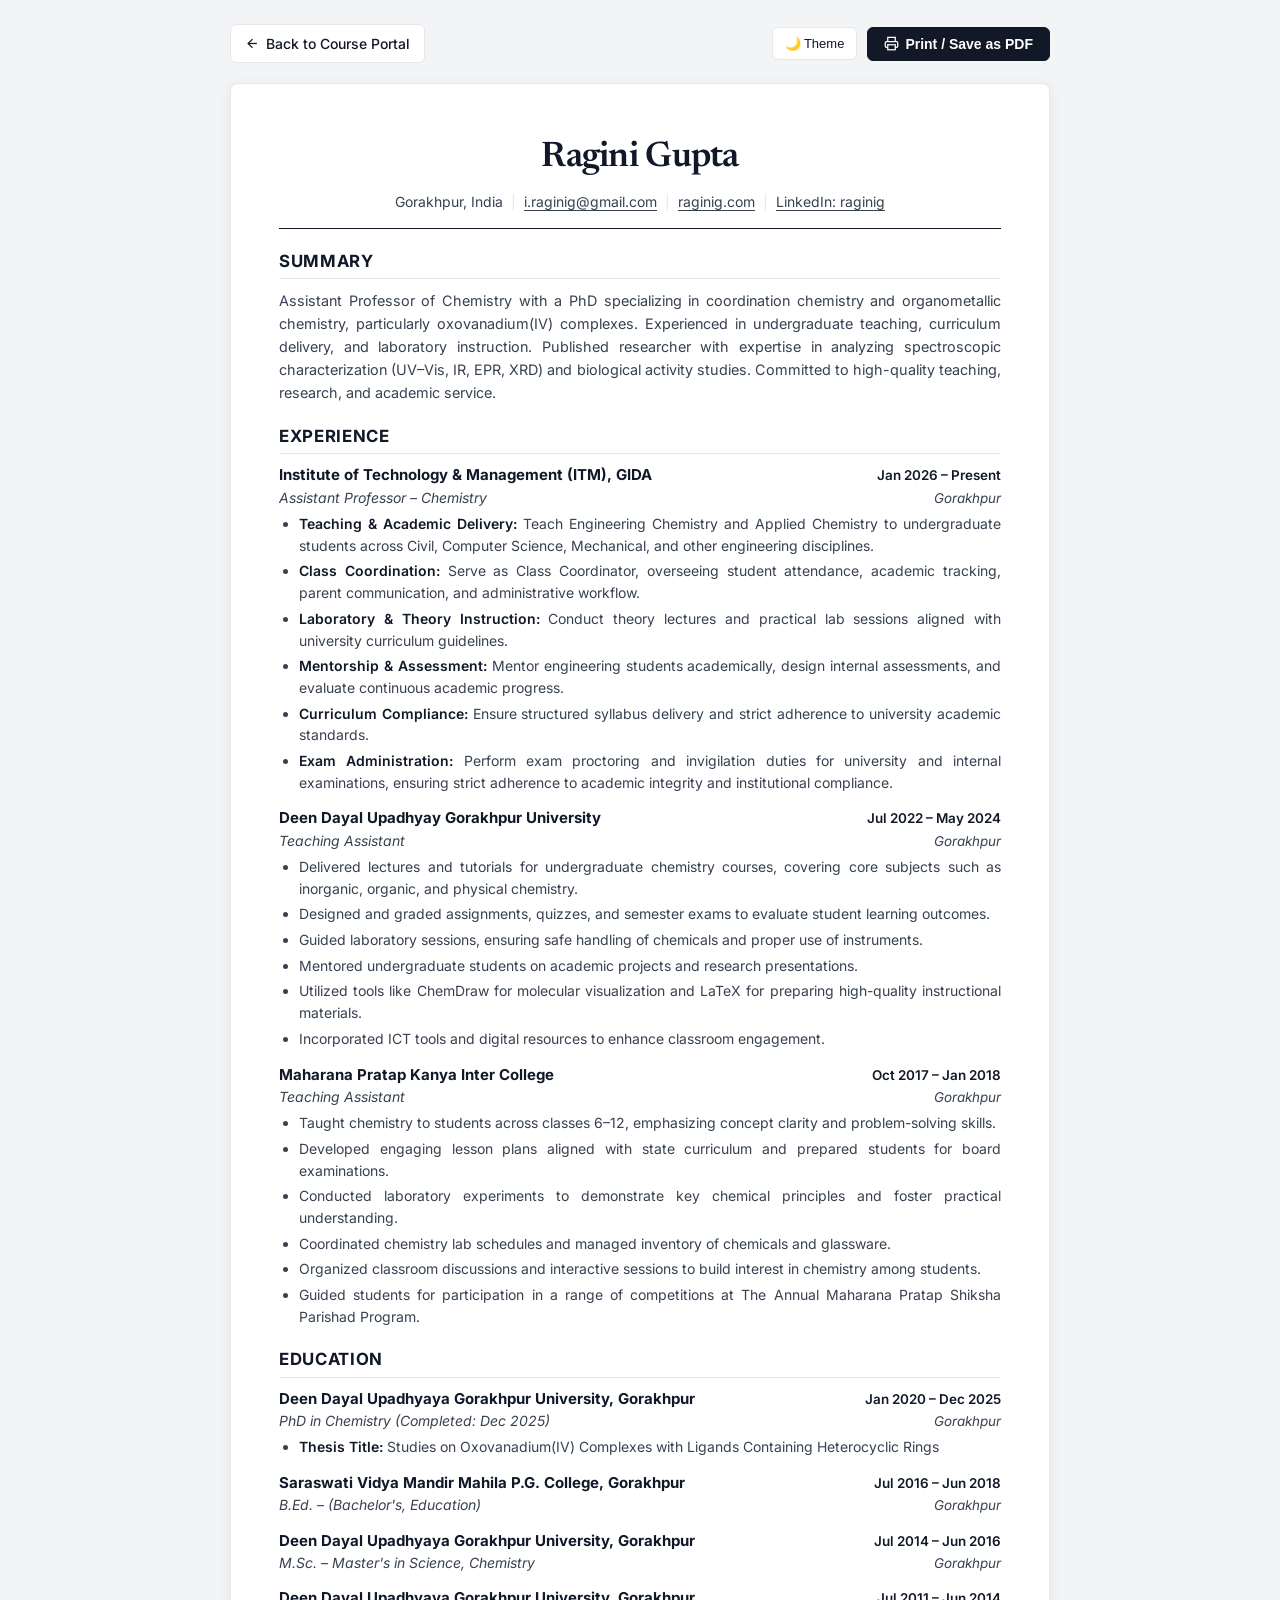
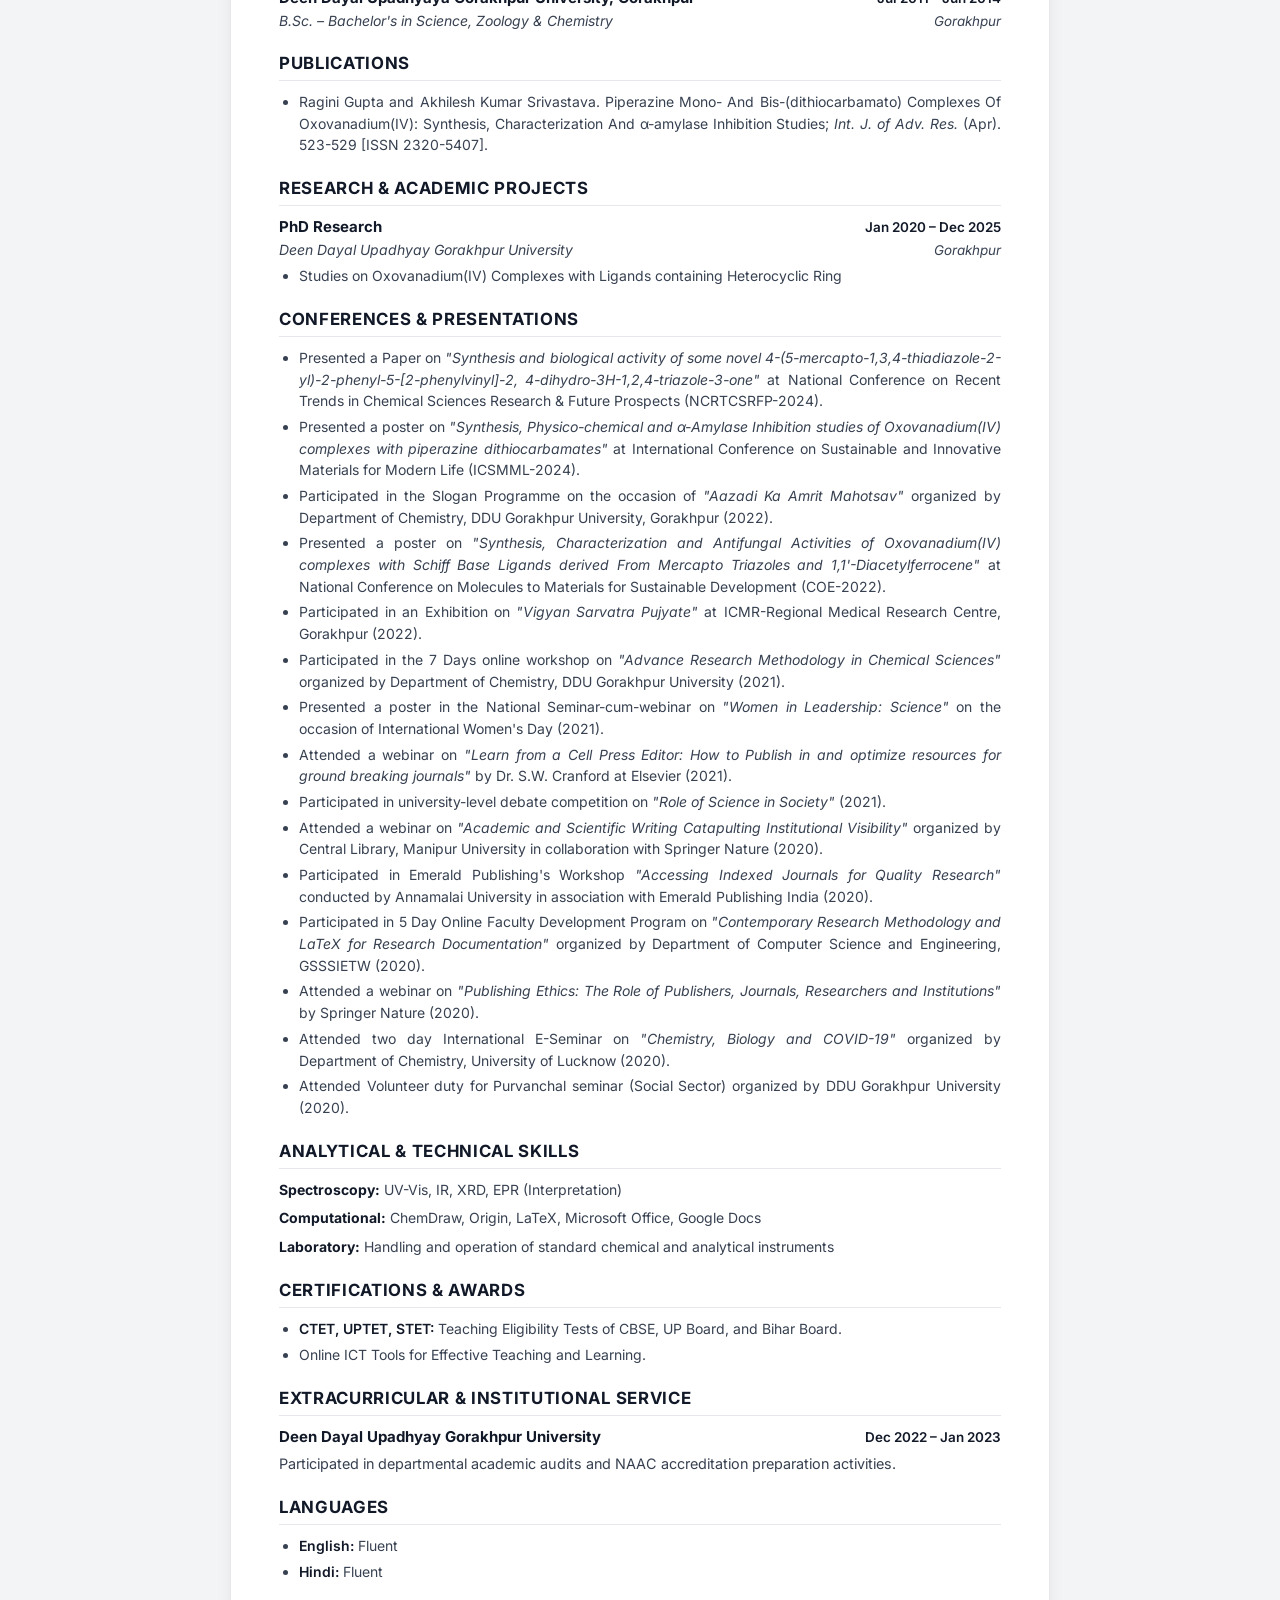
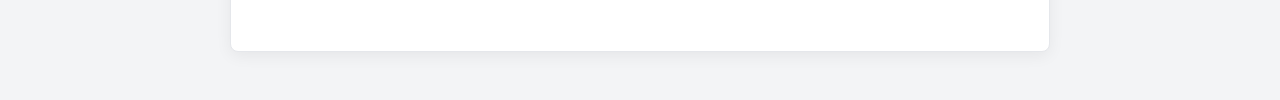
==== credentials.html @ fb25c7f3 "Add credentials page with complete CV, print/PDF stylesheet, and privacy protection" ====
<!DOCTYPE html>
<html lang="en">
<head>
  <meta charset="UTF-8">
  <meta name="viewport" content="width=device-width, initial-scale=1.0">
  <title>Curriculum Vitae — Dr. Ragini Gupta | Credentials</title>
  <meta name="description" content="Academic Curriculum Vitae and Credentials of Dr. Ragini Gupta, Assistant Professor of Chemistry at ITM Gorakhpur.">
  
  <link rel="preconnect" href="https://fonts.googleapis.com">
  <link rel="preconnect" href="https://fonts.gstatic.com" crossorigin>
  <link href="https://fonts.googleapis.com/css2?family=Inter:wght@400;500;600;700&family=Newsreader:ital,opsz,wght@0,6..72,500;0,6..72,600;1,6..72,400&family=JetBrains+Mono:wght@400;500&display=swap" rel="stylesheet">
  
  <style>
    *, *::before, *::after { box-sizing: border-box; margin: 0; padding: 0; }

    :root {
      --bg: #f3f4f6;
      --paper: #ffffff;
      --text: #111827;
      --text-muted: #374151;
      --border: #e5e7eb;
      --accent: #1e3a8a;
      --font-sans: 'Inter', -apple-system, BlinkMacSystemFont, sans-serif;
      --font-serif: 'Newsreader', Georgia, serif;
      --font-mono: 'JetBrains Mono', monospace;
    }

    [data-theme="dark"] {
      --bg: #0d1117;
      --paper: #161b22;
      --text: #f0f6fc;
      --text-muted: #d0d7de;
      --border: #30363d;
      --accent: #58a6ff;
    }

    body {
      font-family: var(--font-sans);
      background-color: var(--bg);
      color: var(--text);
      line-height: 1.5;
      padding: 24px 16px 48px;
      -webkit-font-smoothing: antialiased;
    }

    /* Top Action Bar */
    .top-bar {
      max-width: 820px;
      margin: 0 auto 20px;
      display: flex;
      justify-content: space-between;
      align-items: center;
      flex-wrap: wrap;
      gap: 12px;
    }

    .nav-btn {
      display: inline-flex;
      align-items: center;
      gap: 6px;
      font-size: 0.875rem;
      font-weight: 500;
      color: var(--text);
      text-decoration: none;
      padding: 8px 14px;
      background: var(--paper);
      border: 1px solid var(--border);
      border-radius: 6px;
      transition: all 0.15s ease;
    }

    .nav-btn:hover {
      background: var(--text);
      color: var(--paper);
    }

    .bar-actions {
      display: flex;
      gap: 10px;
      align-items: center;
    }

    .print-btn {
      display: inline-flex;
      align-items: center;
      gap: 6px;
      font-size: 0.875rem;
      font-weight: 600;
      background: #111827;
      color: #ffffff;
      border: 1px solid #111827;
      padding: 8px 16px;
      border-radius: 6px;
      cursor: pointer;
      transition: opacity 0.15s ease;
    }

    [data-theme="dark"] .print-btn {
      background: #f0f6fc;
      color: #0d1117;
      border-color: #f0f6fc;
    }

    .print-btn:hover {
      opacity: 0.85;
    }

    .theme-btn {
      background: var(--paper);
      border: 1px solid var(--border);
      color: var(--text);
      font-size: 0.813rem;
      font-weight: 500;
      padding: 8px 12px;
      border-radius: 6px;
      cursor: pointer;
    }

    /* CV Document Container */
    .cv-paper {
      max-width: 820px;
      margin: 0 auto;
      background: var(--paper);
      border: 1px solid var(--border);
      box-shadow: 0 4px 16px rgba(0, 0, 0, 0.06);
      border-radius: 8px;
      padding: 48px 48px;
    }

    /* CV Header */
    .cv-header {
      text-align: center;
      margin-bottom: 20px;
      padding-bottom: 16px;
      border-bottom: 1.5px solid var(--text);
    }

    .cv-name {
      font-family: var(--font-serif);
      font-size: 2.2rem;
      font-weight: 600;
      letter-spacing: -0.02em;
      margin-bottom: 6px;
      color: var(--text);
    }

    .cv-contact {
      font-size: 0.875rem;
      color: var(--text-muted);
      display: flex;
      justify-content: center;
      flex-wrap: wrap;
      gap: 8px;
    }

    .cv-contact a {
      color: inherit;
      text-decoration: underline;
      text-underline-offset: 3px;
    }

    .cv-contact span.sep {
      color: var(--border);
    }

    /* Sections */
    .cv-section {
      margin-bottom: 20px;
      page-break-inside: avoid;
    }

    .section-heading {
      font-family: var(--font-sans);
      font-size: 1.05rem;
      font-weight: 700;
      color: var(--text);
      text-transform: uppercase;
      letter-spacing: 0.04em;
      border-bottom: 1px solid var(--border);
      padding-bottom: 4px;
      margin-bottom: 10px;
    }

    /* Summary */
    .summary-text {
      font-size: 0.9rem;
      line-height: 1.6;
      color: var(--text-muted);
      text-align: justify;
    }

    /* Job & Education Entries */
    .cv-entry {
      margin-bottom: 14px;
      page-break-inside: avoid;
    }

    .entry-header {
      display: flex;
      justify-content: space-between;
      align-items: baseline;
      font-size: 0.938rem;
      font-weight: 700;
      color: var(--text);
      gap: 12px;
    }

    .entry-date {
      font-weight: 600;
      font-size: 0.84rem;
      color: var(--text);
      white-space: nowrap;
      text-align: right;
    }

    .entry-sub {
      display: flex;
      justify-content: space-between;
      align-items: baseline;
      font-size: 0.875rem;
      font-style: italic;
      color: var(--text-muted);
      margin-bottom: 5px;
    }

    .entry-location {
      font-style: italic;
      font-size: 0.84rem;
      white-space: nowrap;
    }

    /* Bullet Lists */
    .cv-list {
      list-style-type: disc;
      padding-left: 20px;
      font-size: 0.875rem;
      color: var(--text-muted);
      line-height: 1.55;
    }

    .cv-list li {
      margin-bottom: 4px;
      text-align: justify;
    }

    .cv-list li strong {
      color: var(--text);
      font-weight: 600;
    }

    /* Skills Grid */
    .skills-block {
      font-size: 0.875rem;
      color: var(--text-muted);
      line-height: 1.6;
    }

    .skills-block p {
      margin-bottom: 6px;
    }

    .skills-block strong {
      color: var(--text);
    }

    /* Print Stylesheet (Exact 1:1 Clean CV Output) */
    @media print {
      @page {
        margin: 12mm 15mm 12mm 15mm;
        size: A4 portrait;
      }

      body {
        background: #ffffff !important;
        color: #000000 !important;
        padding: 0 !important;
      }

      .top-bar {
        display: none !important;
      }

      .cv-paper {
        border: none !important;
        box-shadow: none !important;
        padding: 0 !important;
        max-width: 100% !important;
        background: #ffffff !important;
        color: #000000 !important;
      }

      .cv-header {
        border-bottom: 1.5px solid #000000 !important;
      }

      .cv-name {
        color: #000000 !important;
        font-size: 24pt !important;
      }

      .section-heading {
        color: #000000 !important;
        border-bottom: 1px solid #333333 !important;
        font-size: 11pt !important;
      }

      .entry-header, .entry-date, .cv-list li strong, .skills-block strong {
        color: #000000 !important;
      }

      .summary-text, .entry-sub, .cv-list, .skills-block {
        color: #1a1a1a !important;
        font-size: 9.5pt !important;
      }

      .cv-section, .cv-entry {
        page-break-inside: avoid;
      }

      a {
        text-decoration: none !important;
        color: #000000 !important;
      }
    }

    @media (max-width: 640px) {
      .cv-paper {
        padding: 24px 18px;
      }
      .entry-header, .entry-sub {
        flex-direction: column;
        align-items: flex-start;
      }
      .entry-date, .entry-location {
        text-align: left;
      }
    }
  </style>
</head>
<body>

  <!-- Non-printing Top Action Bar -->
  <div class="top-bar">
    <a href="/" class="nav-btn">
      <svg width="15" height="15" viewBox="0 0 24 24" fill="none" stroke="currentColor" stroke-width="2"><path d="M19 12H5"/><path d="M12 19l-7-7 7-7"/></svg>
      Back to Course Portal
    </a>
    <div class="bar-actions">
      <button class="theme-btn" id="theme-btn" onclick="toggleTheme()">🌙 Theme</button>
      <button class="print-btn" onclick="window.print()">
        <svg width="15" height="15" viewBox="0 0 24 24" fill="none" stroke="currentColor" stroke-width="2"><polyline points="6 9 6 2 18 2 18 9"/><path d="M6 18H4a2 2 0 0 1-2-2v-5a2 2 0 0 1 2-2h16a2 2 0 0 1 2 2v5a2 2 0 0 1-2 2h-2"/><rect x="6" y="14" width="12" height="8"/></svg>
        Print / Save as PDF
      </button>
    </div>
  </div>

  <!-- CV Paper Container -->
  <main class="cv-paper">

    <!-- Header -->
    <header class="cv-header">
      <h1 class="cv-name">Ragini Gupta</h1>
      <div class="cv-contact">
        <span>Gorakhpur, India</span>
        <span class="sep">|</span>
        <a href="mailto:i.raginig@gmail.com">i.raginig@gmail.com</a>
        <span class="sep">|</span>
        <a href="https://raginig.com">raginig.com</a>
        <span class="sep">|</span>
        <a href="https://www.linkedin.com/in/raginig" target="_blank" rel="noopener noreferrer">LinkedIn: raginig</a>
      </div>
    </header>

    <!-- Summary -->
    <section class="cv-section">
      <h2 class="section-heading">Summary</h2>
      <p class="summary-text">
        Assistant Professor of Chemistry with a PhD specializing in coordination chemistry and organometallic chemistry, particularly oxovanadium(IV) complexes. Experienced in undergraduate teaching, curriculum delivery, and laboratory instruction. Published researcher with expertise in analyzing spectroscopic characterization (UV–Vis, IR, EPR, XRD) and biological activity studies. Committed to high-quality teaching, research, and academic service.
      </p>
    </section>

    <!-- Experience -->
    <section class="cv-section">
      <h2 class="section-heading">Experience</h2>

      <div class="cv-entry">
        <div class="entry-header">
          <span>Institute of Technology &amp; Management (ITM), GIDA</span>
          <span class="entry-date">Jan 2026 – Present</span>
        </div>
        <div class="entry-sub">
          <span>Assistant Professor – Chemistry</span>
          <span class="entry-location">Gorakhpur</span>
        </div>
        <ul class="cv-list">
          <li><strong>Teaching &amp; Academic Delivery:</strong> Teach Engineering Chemistry and Applied Chemistry to undergraduate students across Civil, Computer Science, Mechanical, and other engineering disciplines.</li>
          <li><strong>Class Coordination:</strong> Serve as Class Coordinator, overseeing student attendance, academic tracking, parent communication, and administrative workflow.</li>
          <li><strong>Laboratory &amp; Theory Instruction:</strong> Conduct theory lectures and practical lab sessions aligned with university curriculum guidelines.</li>
          <li><strong>Mentorship &amp; Assessment:</strong> Mentor engineering students academically, design internal assessments, and evaluate continuous academic progress.</li>
          <li><strong>Curriculum Compliance:</strong> Ensure structured syllabus delivery and strict adherence to university academic standards.</li>
          <li><strong>Exam Administration:</strong> Perform exam proctoring and invigilation duties for university and internal examinations, ensuring strict adherence to academic integrity and institutional compliance.</li>
        </ul>
      </div>

      <div class="cv-entry">
        <div class="entry-header">
          <span>Deen Dayal Upadhyay Gorakhpur University</span>
          <span class="entry-date">Jul 2022 – May 2024</span>
        </div>
        <div class="entry-sub">
          <span>Teaching Assistant</span>
          <span class="entry-location">Gorakhpur</span>
        </div>
        <ul class="cv-list">
          <li>Delivered lectures and tutorials for undergraduate chemistry courses, covering core subjects such as inorganic, organic, and physical chemistry.</li>
          <li>Designed and graded assignments, quizzes, and semester exams to evaluate student learning outcomes.</li>
          <li>Guided laboratory sessions, ensuring safe handling of chemicals and proper use of instruments.</li>
          <li>Mentored undergraduate students on academic projects and research presentations.</li>
          <li>Utilized tools like ChemDraw for molecular visualization and LaTeX for preparing high-quality instructional materials.</li>
          <li>Incorporated ICT tools and digital resources to enhance classroom engagement.</li>
        </ul>
      </div>

      <div class="cv-entry">
        <div class="entry-header">
          <span>Maharana Pratap Kanya Inter College</span>
          <span class="entry-date">Oct 2017 – Jan 2018</span>
        </div>
        <div class="entry-sub">
          <span>Teaching Assistant</span>
          <span class="entry-location">Gorakhpur</span>
        </div>
        <ul class="cv-list">
          <li>Taught chemistry to students across classes 6–12, emphasizing concept clarity and problem-solving skills.</li>
          <li>Developed engaging lesson plans aligned with state curriculum and prepared students for board examinations.</li>
          <li>Conducted laboratory experiments to demonstrate key chemical principles and foster practical understanding.</li>
          <li>Coordinated chemistry lab schedules and managed inventory of chemicals and glassware.</li>
          <li>Organized classroom discussions and interactive sessions to build interest in chemistry among students.</li>
          <li>Guided students for participation in a range of competitions at The Annual Maharana Pratap Shiksha Parishad Program.</li>
        </ul>
      </div>
    </section>

    <!-- Education -->
    <section class="cv-section">
      <h2 class="section-heading">Education</h2>

      <div class="cv-entry">
        <div class="entry-header">
          <span>Deen Dayal Upadhyaya Gorakhpur University, Gorakhpur</span>
          <span class="entry-date">Jan 2020 – Dec 2025</span>
        </div>
        <div class="entry-sub">
          <span>PhD in Chemistry (Completed: Dec 2025)</span>
          <span class="entry-location">Gorakhpur</span>
        </div>
        <ul class="cv-list">
          <li><strong>Thesis Title:</strong> Studies on Oxovanadium(IV) Complexes with Ligands Containing Heterocyclic Rings</li>
        </ul>
      </div>

      <div class="cv-entry">
        <div class="entry-header">
          <span>Saraswati Vidya Mandir Mahila P.G. College, Gorakhpur</span>
          <span class="entry-date">Jul 2016 – Jun 2018</span>
        </div>
        <div class="entry-sub">
          <span>B.Ed. – (Bachelor's, Education)</span>
          <span class="entry-location">Gorakhpur</span>
        </div>
      </div>

      <div class="cv-entry">
        <div class="entry-header">
          <span>Deen Dayal Upadhyaya Gorakhpur University, Gorakhpur</span>
          <span class="entry-date">Jul 2014 – Jun 2016</span>
        </div>
        <div class="entry-sub">
          <span>M.Sc. – Master's in Science, Chemistry</span>
          <span class="entry-location">Gorakhpur</span>
        </div>
      </div>

      <div class="cv-entry">
        <div class="entry-header">
          <span>Deen Dayal Upadhyaya Gorakhpur University, Gorakhpur</span>
          <span class="entry-date">Jul 2011 – Jun 2014</span>
        </div>
        <div class="entry-sub">
          <span>B.Sc. – Bachelor's in Science, Zoology &amp; Chemistry</span>
          <span class="entry-location">Gorakhpur</span>
        </div>
      </div>
    </section>

    <!-- Publications -->
    <section class="cv-section">
      <h2 class="section-heading">Publications</h2>
      <ul class="cv-list">
        <li>Ragini Gupta and Akhilesh Kumar Srivastava. Piperazine Mono- And Bis-(dithiocarbamato) Complexes Of Oxovanadium(IV): Synthesis, Characterization And &alpha;-amylase Inhibition Studies; <em>Int. J. of Adv. Res.</em> (Apr). 523-529 [ISSN 2320-5407].</li>
      </ul>
    </section>

    <!-- Research & Academic Projects -->
    <section class="cv-section">
      <h2 class="section-heading">Research &amp; Academic Projects</h2>
      <div class="cv-entry">
        <div class="entry-header">
          <span>PhD Research</span>
          <span class="entry-date">Jan 2020 – Dec 2025</span>
        </div>
        <div class="entry-sub">
          <span>Deen Dayal Upadhyay Gorakhpur University</span>
          <span class="entry-location">Gorakhpur</span>
        </div>
        <ul class="cv-list">
          <li>Studies on Oxovanadium(IV) Complexes with Ligands containing Heterocyclic Ring</li>
        </ul>
      </div>
    </section>

    <!-- Conferences & Presentations -->
    <section class="cv-section">
      <h2 class="section-heading">Conferences &amp; Presentations</h2>
      <ul class="cv-list">
        <li>Presented a Paper on <em>"Synthesis and biological activity of some novel 4-(5-mercapto-1,3,4-thiadiazole-2-yl)-2-phenyl-5-[2-phenylvinyl]-2, 4-dihydro-3H-1,2,4-triazole-3-one"</em> at National Conference on Recent Trends in Chemical Sciences Research &amp; Future Prospects (NCRTCSRFP-2024).</li>
        <li>Presented a poster on <em>"Synthesis, Physico-chemical and &alpha;-Amylase Inhibition studies of Oxovanadium(IV) complexes with piperazine dithiocarbamates"</em> at International Conference on Sustainable and Innovative Materials for Modern Life (ICSMML-2024).</li>
        <li>Participated in the Slogan Programme on the occasion of <em>"Aazadi Ka Amrit Mahotsav"</em> organized by Department of Chemistry, DDU Gorakhpur University, Gorakhpur (2022).</li>
        <li>Presented a poster on <em>"Synthesis, Characterization and Antifungal Activities of Oxovanadium(IV) complexes with Schiff Base Ligands derived From Mercapto Triazoles and 1,1'-Diacetylferrocene"</em> at National Conference on Molecules to Materials for Sustainable Development (COE-2022).</li>
        <li>Participated in an Exhibition on <em>"Vigyan Sarvatra Pujyate"</em> at ICMR-Regional Medical Research Centre, Gorakhpur (2022).</li>
        <li>Participated in the 7 Days online workshop on <em>"Advance Research Methodology in Chemical Sciences"</em> organized by Department of Chemistry, DDU Gorakhpur University (2021).</li>
        <li>Presented a poster in the National Seminar-cum-webinar on <em>"Women in Leadership: Science"</em> on the occasion of International Women's Day (2021).</li>
        <li>Attended a webinar on <em>"Learn from a Cell Press Editor: How to Publish in and optimize resources for ground breaking journals"</em> by Dr. S.W. Cranford at Elsevier (2021).</li>
        <li>Participated in university-level debate competition on <em>"Role of Science in Society"</em> (2021).</li>
        <li>Attended a webinar on <em>"Academic and Scientific Writing Catapulting Institutional Visibility"</em> organized by Central Library, Manipur University in collaboration with Springer Nature (2020).</li>
        <li>Participated in Emerald Publishing's Workshop <em>"Accessing Indexed Journals for Quality Research"</em> conducted by Annamalai University in association with Emerald Publishing India (2020).</li>
        <li>Participated in 5 Day Online Faculty Development Program on <em>"Contemporary Research Methodology and LaTeX for Research Documentation"</em> organized by Department of Computer Science and Engineering, GSSSIETW (2020).</li>
        <li>Attended a webinar on <em>"Publishing Ethics: The Role of Publishers, Journals, Researchers and Institutions"</em> by Springer Nature (2020).</li>
        <li>Attended two day International E-Seminar on <em>"Chemistry, Biology and COVID-19"</em> organized by Department of Chemistry, University of Lucknow (2020).</li>
        <li>Attended Volunteer duty for Purvanchal seminar (Social Sector) organized by DDU Gorakhpur University (2020).</li>
      </ul>
    </section>

    <!-- Analytical & Technical Skills -->
    <section class="cv-section">
      <h2 class="section-heading">Analytical &amp; Technical Skills</h2>
      <div class="skills-block">
        <p><strong>Spectroscopy:</strong> UV-Vis, IR, XRD, EPR (Interpretation)</p>
        <p><strong>Computational:</strong> ChemDraw, Origin, LaTeX, Microsoft Office, Google Docs</p>
        <p><strong>Laboratory:</strong> Handling and operation of standard chemical and analytical instruments</p>
      </div>
    </section>

    <!-- Certifications & Awards -->
    <section class="cv-section">
      <h2 class="section-heading">Certifications &amp; Awards</h2>
      <ul class="cv-list">
        <li><strong>CTET, UPTET, STET:</strong> Teaching Eligibility Tests of CBSE, UP Board, and Bihar Board.</li>
        <li>Online ICT Tools for Effective Teaching and Learning.</li>
      </ul>
    </section>

    <!-- Extracurricular -->
    <section class="cv-section">
      <h2 class="section-heading">Extracurricular &amp; Institutional Service</h2>
      <div class="cv-entry">
        <div class="entry-header">
          <span>Deen Dayal Upadhyay Gorakhpur University</span>
          <span class="entry-date">Dec 2022 – Jan 2023</span>
        </div>
        <p class="summary-text" style="margin-top: 4px;">Participated in departmental academic audits and NAAC accreditation preparation activities.</p>
      </div>
    </section>

    <!-- Languages -->
    <section class="cv-section">
      <h2 class="section-heading">Languages</h2>
      <ul class="cv-list">
        <li><strong>English:</strong> Fluent</li>
        <li><strong>Hindi:</strong> Fluent</li>
      </ul>
    </section>

  </main>

  <script>
    function toggleTheme() {
      const current = document.body.getAttribute('data-theme') || 'light';
      const next = current === 'dark' ? 'light' : 'dark';
      document.body.setAttribute('data-theme', next);
      localStorage.setItem('ragini_portal_theme', next);
      document.getElementById('theme-btn').textContent = next === 'dark' ? '☀️ Theme' : '🌙 Theme';
    }

    (function() {
      const saved = localStorage.getItem('ragini_portal_theme') || 'light';
      document.body.setAttribute('data-theme', saved);
      const btn = document.getElementById('theme-btn');
      if (btn) btn.textContent = saved === 'dark' ? '☀️ Theme' : '🌙 Theme';
    })();
  </script>
</body>
</html>
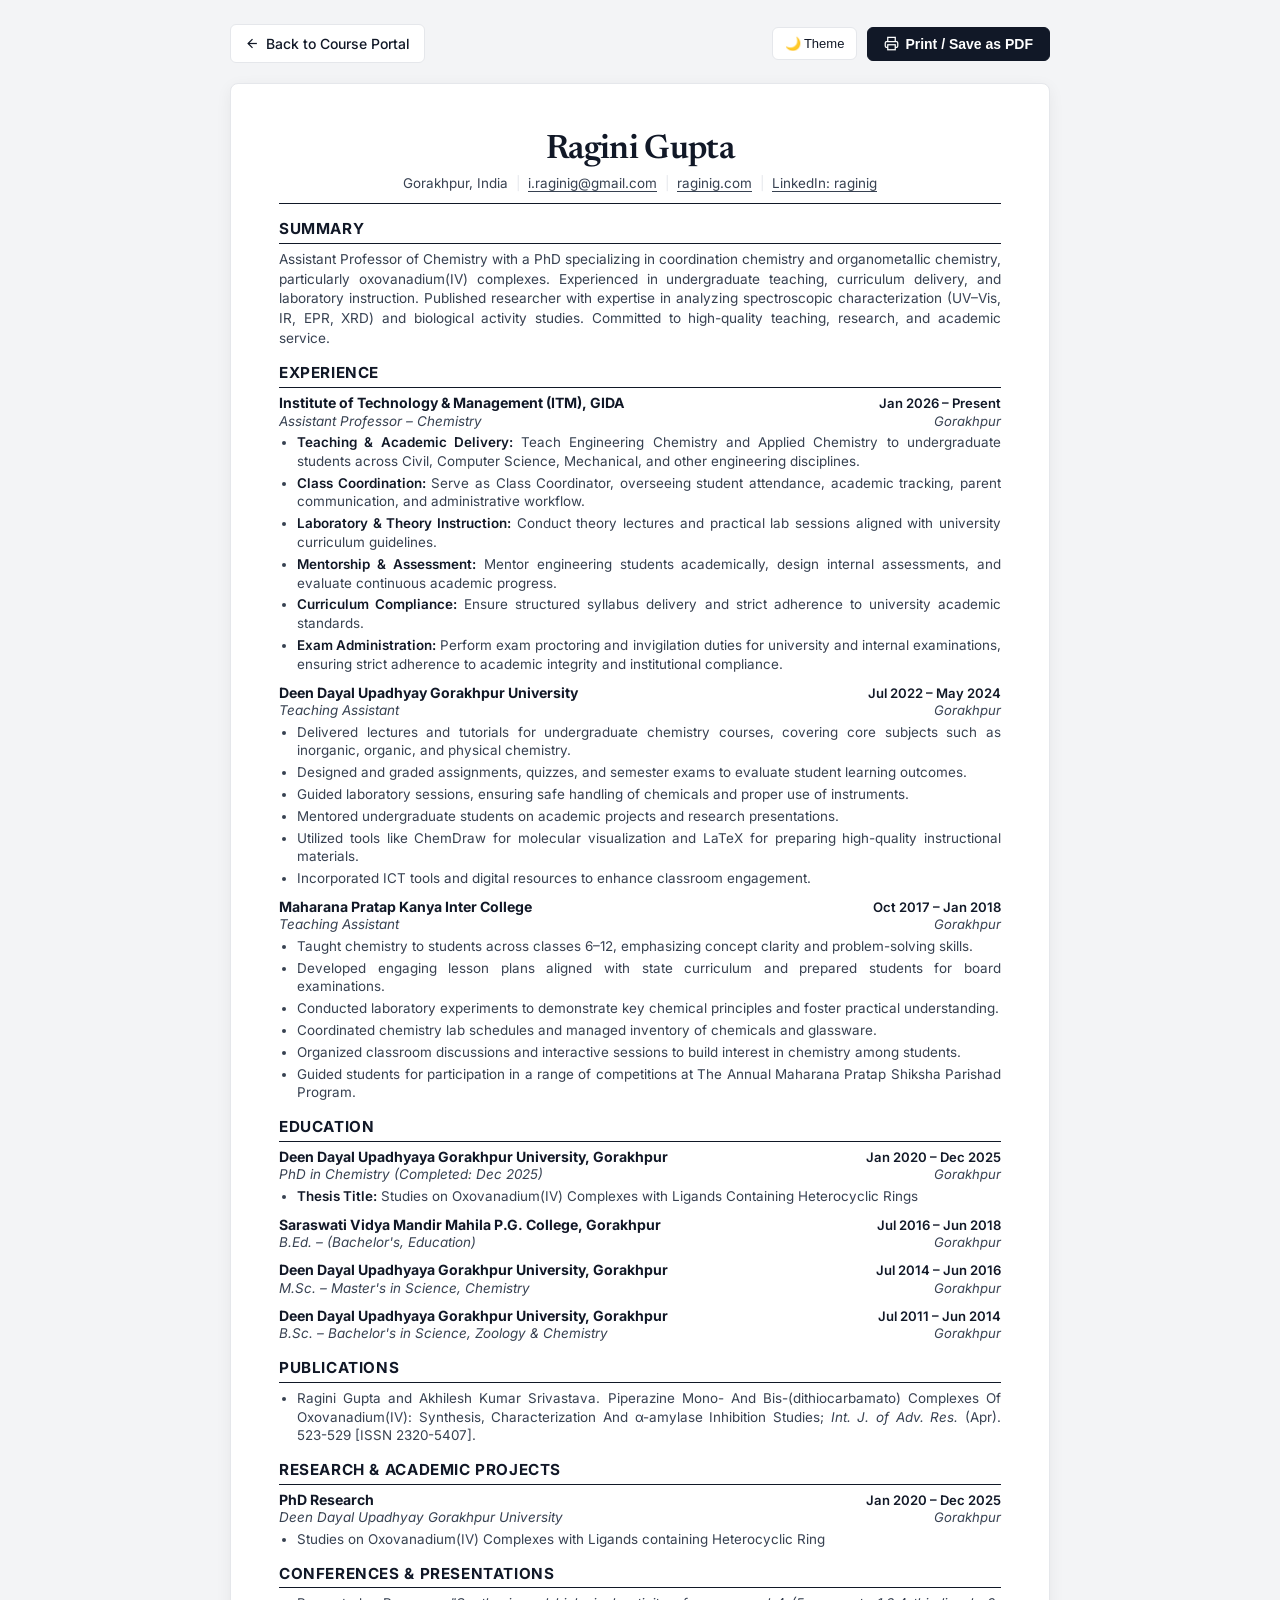
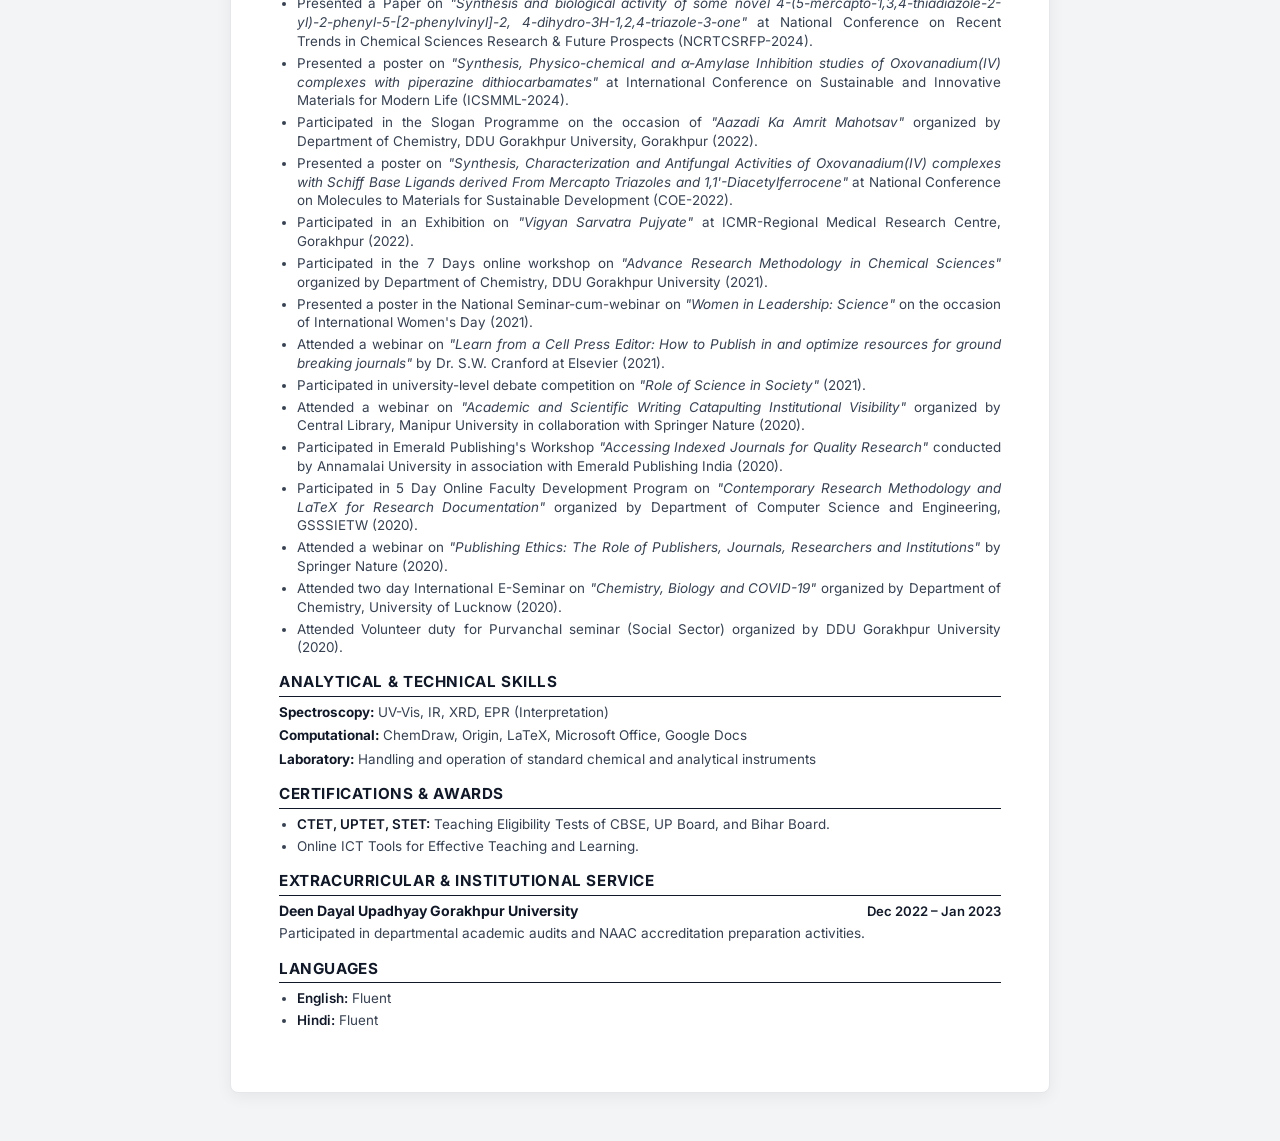
==== commit 98e4f62f: "Optimize print styling to fit exactly in 2 pages without excess breaks" ====
--- a/credentials.html
+++ b/credentials.html
@@ -130,22 +130,23 @@
     /* CV Header */
     .cv-header {
       text-align: center;
-      margin-bottom: 20px;
-      padding-bottom: 16px;
+      margin-bottom: 14px;
+      padding-bottom: 10px;
       border-bottom: 1.5px solid var(--text);
     }
 
     .cv-name {
       font-family: var(--font-serif);
-      font-size: 2.2rem;
+      font-size: 2.1rem;
       font-weight: 600;
       letter-spacing: -0.02em;
-      margin-bottom: 6px;
-      color: var(--text);
+      margin-bottom: 4px;
+      color: var(--text);
+      line-height: 1.1;
     }
 
     .cv-contact {
-      font-size: 0.875rem;
+      font-size: 0.84rem;
       color: var(--text-muted);
       display: flex;
       justify-content: center;
@@ -165,49 +166,49 @@
 
     /* Sections */
     .cv-section {
-      margin-bottom: 20px;
-      page-break-inside: avoid;
+      margin-bottom: 14px;
     }
 
     .section-heading {
       font-family: var(--font-sans);
-      font-size: 1.05rem;
+      font-size: 0.95rem;
       font-weight: 700;
       color: var(--text);
       text-transform: uppercase;
       letter-spacing: 0.04em;
-      border-bottom: 1px solid var(--border);
-      padding-bottom: 4px;
-      margin-bottom: 10px;
+      border-bottom: 1px solid var(--text);
+      padding-bottom: 2px;
+      margin-bottom: 6px;
+      margin-top: 10px;
     }
 
     /* Summary */
     .summary-text {
-      font-size: 0.9rem;
-      line-height: 1.6;
+      font-size: 0.85rem;
+      line-height: 1.45;
       color: var(--text-muted);
       text-align: justify;
     }
 
     /* Job & Education Entries */
     .cv-entry {
-      margin-bottom: 14px;
-      page-break-inside: avoid;
+      margin-bottom: 10px;
     }
 
     .entry-header {
       display: flex;
       justify-content: space-between;
       align-items: baseline;
-      font-size: 0.938rem;
+      font-size: 0.88rem;
       font-weight: 700;
       color: var(--text);
       gap: 12px;
+      line-height: 1.3;
     }
 
     .entry-date {
       font-weight: 600;
-      font-size: 0.84rem;
+      font-size: 0.82rem;
       color: var(--text);
       white-space: nowrap;
       text-align: right;
@@ -217,29 +218,31 @@
       display: flex;
       justify-content: space-between;
       align-items: baseline;
-      font-size: 0.875rem;
+      font-size: 0.84rem;
       font-style: italic;
       color: var(--text-muted);
-      margin-bottom: 5px;
+      margin-bottom: 3px;
+      line-height: 1.3;
     }
 
     .entry-location {
       font-style: italic;
-      font-size: 0.84rem;
+      font-size: 0.82rem;
       white-space: nowrap;
     }
 
     /* Bullet Lists */
     .cv-list {
       list-style-type: disc;
-      padding-left: 20px;
-      font-size: 0.875rem;
+      padding-left: 18px;
+      font-size: 0.84rem;
       color: var(--text-muted);
-      line-height: 1.55;
+      line-height: 1.4;
+      margin: 0;
     }
 
     .cv-list li {
-      margin-bottom: 4px;
+      margin-bottom: 3px;
       text-align: justify;
     }
 
@@ -250,30 +253,38 @@
 
     /* Skills Grid */
     .skills-block {
-      font-size: 0.875rem;
+      font-size: 0.84rem;
       color: var(--text-muted);
-      line-height: 1.6;
+      line-height: 1.45;
     }
 
     .skills-block p {
-      margin-bottom: 6px;
+      margin-bottom: 4px;
     }
 
     .skills-block strong {
       color: var(--text);
     }
 
-    /* Print Stylesheet (Exact 1:1 Clean CV Output) */
+    /* Print Stylesheet (Exact 2-page A4 Output Matching Original Resume) */
     @media print {
       @page {
-        margin: 12mm 15mm 12mm 15mm;
+        margin: 10mm 12mm 10mm 12mm;
         size: A4 portrait;
       }
 
-      body {
+      *, *::before, *::after {
+        box-shadow: none !important;
+        text-shadow: none !important;
+      }
+
+      html, body {
         background: #ffffff !important;
-        color: #000000 !important;
+        color: #111111 !important;
         padding: 0 !important;
+        margin: 0 !important;
+        font-size: 8.8pt !important;
+        line-height: 1.3 !important;
       }
 
       .top-bar {
@@ -284,42 +295,106 @@
         border: none !important;
         box-shadow: none !important;
         padding: 0 !important;
+        margin: 0 !important;
         max-width: 100% !important;
         background: #ffffff !important;
-        color: #000000 !important;
+        color: #111111 !important;
       }
 
       .cv-header {
-        border-bottom: 1.5px solid #000000 !important;
+        border-bottom: 1.5pt solid #000000 !important;
+        margin-bottom: 6pt !important;
+        padding-bottom: 4pt !important;
       }
 
       .cv-name {
         color: #000000 !important;
-        font-size: 24pt !important;
+        font-size: 19pt !important;
+        margin-bottom: 2pt !important;
+      }
+
+      .cv-contact {
+        font-size: 8pt !important;
+        gap: 6pt !important;
+        color: #333333 !important;
+      }
+
+      .cv-section {
+        margin-bottom: 6pt !important;
+        page-break-inside: auto !important;
       }
 
       .section-heading {
         color: #000000 !important;
-        border-bottom: 1px solid #333333 !important;
-        font-size: 11pt !important;
-      }
-
-      .entry-header, .entry-date, .cv-list li strong, .skills-block strong {
+        border-bottom: 0.75pt solid #000000 !important;
+        font-size: 9.5pt !important;
+        padding-bottom: 1.5pt !important;
+        margin-top: 5pt !important;
+        margin-bottom: 3pt !important;
+        page-break-after: avoid !important;
+      }
+
+      .summary-text {
+        font-size: 8.5pt !important;
+        line-height: 1.3 !important;
+        color: #222222 !important;
+      }
+
+      .cv-entry {
+        margin-bottom: 4pt !important;
+        page-break-inside: avoid !important;
+      }
+
+      .entry-header {
+        font-size: 8.8pt !important;
         color: #000000 !important;
-      }
-
-      .summary-text, .entry-sub, .cv-list, .skills-block {
-        color: #1a1a1a !important;
-        font-size: 9.5pt !important;
-      }
-
-      .cv-section, .cv-entry {
-        page-break-inside: avoid;
+        line-height: 1.25 !important;
+      }
+
+      .entry-date {
+        font-size: 8.2pt !important;
+        color: #000000 !important;
+      }
+
+      .entry-sub {
+        font-size: 8.2pt !important;
+        color: #333333 !important;
+        margin-bottom: 2pt !important;
+        line-height: 1.25 !important;
+      }
+
+      .entry-location {
+        font-size: 8.2pt !important;
+      }
+
+      .cv-list {
+        padding-left: 14pt !important;
+        font-size: 8.3pt !important;
+        line-height: 1.26 !important;
+      }
+
+      .cv-list li {
+        margin-bottom: 1.5pt !important;
+        color: #222222 !important;
+        page-break-inside: avoid !important;
+      }
+
+      .cv-list li strong, .skills-block strong {
+        color: #000000 !important;
+      }
+
+      .skills-block {
+        font-size: 8.3pt !important;
+        line-height: 1.3 !important;
+      }
+
+      .skills-block p {
+        margin-bottom: 2pt !important;
       }
 
       a {
         text-decoration: none !important;
-        color: #000000 !important;
+        color: inherit !important;
       }
     }
 
